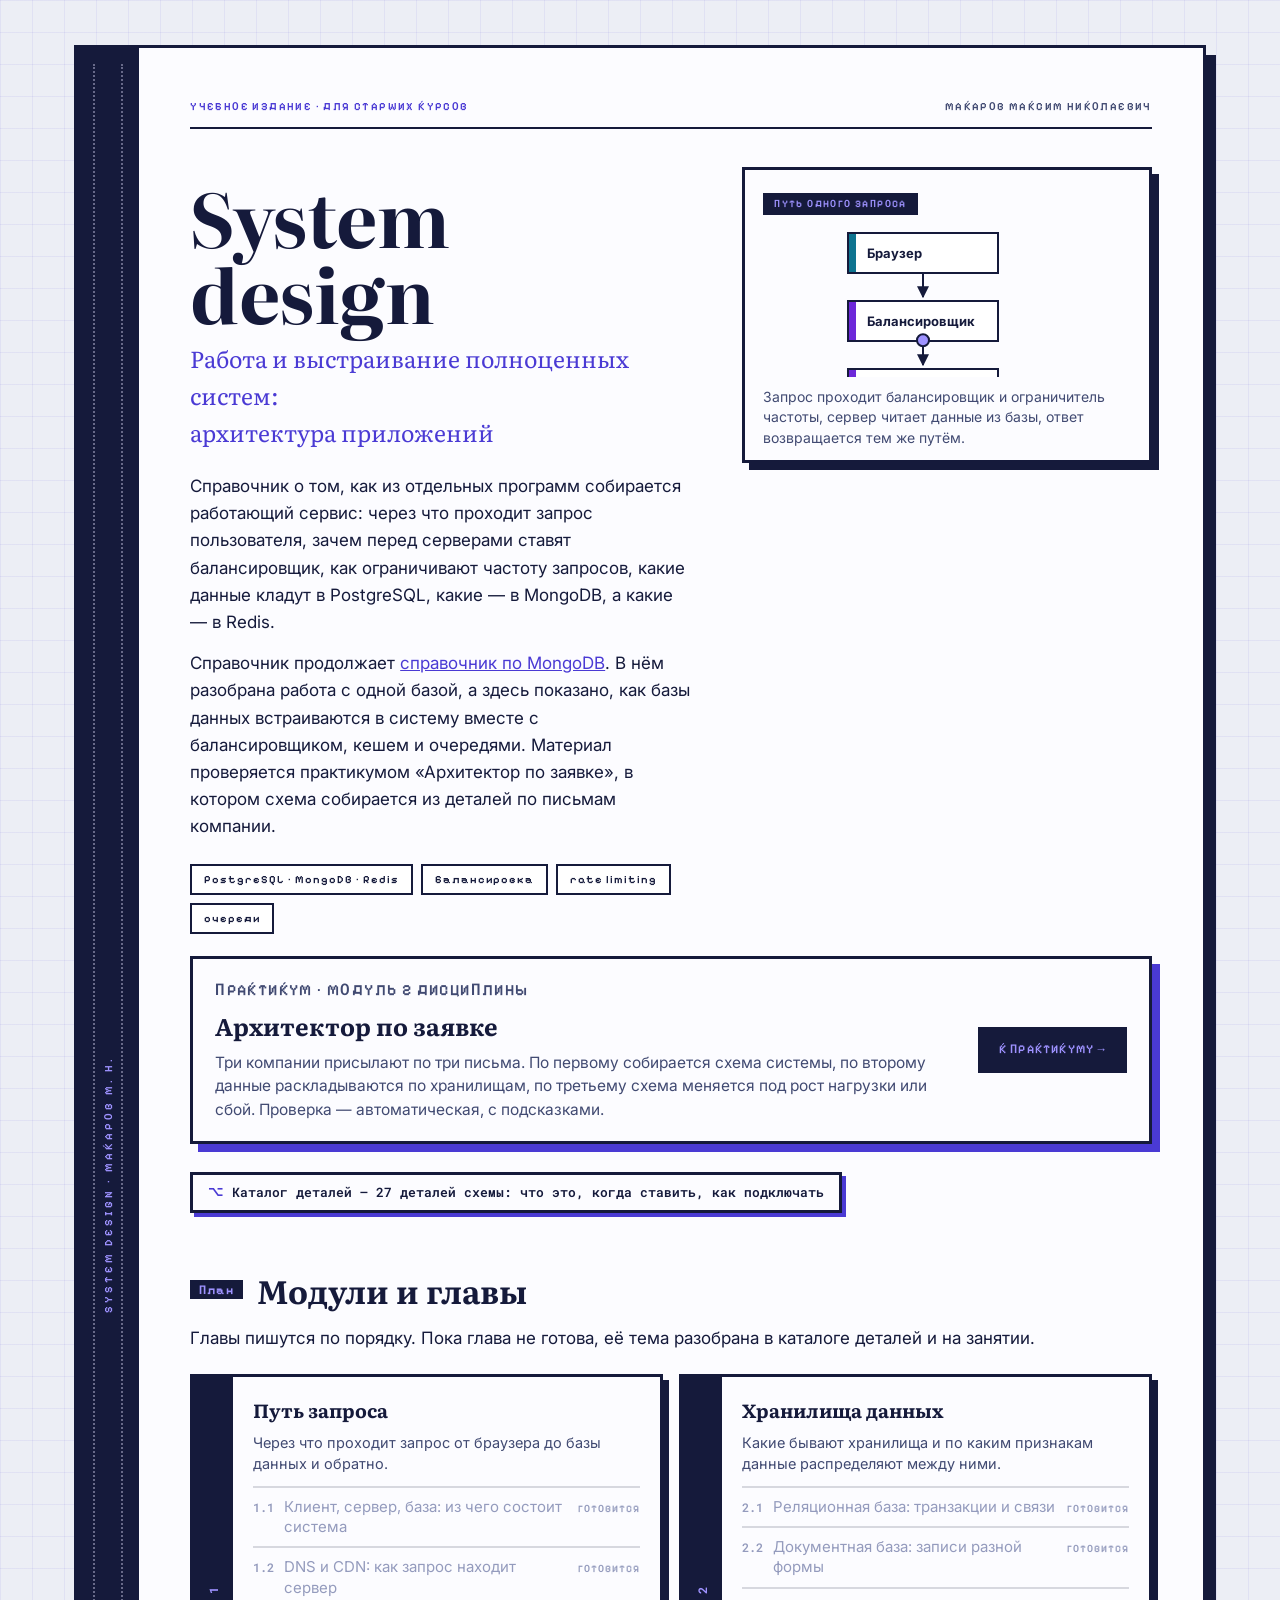
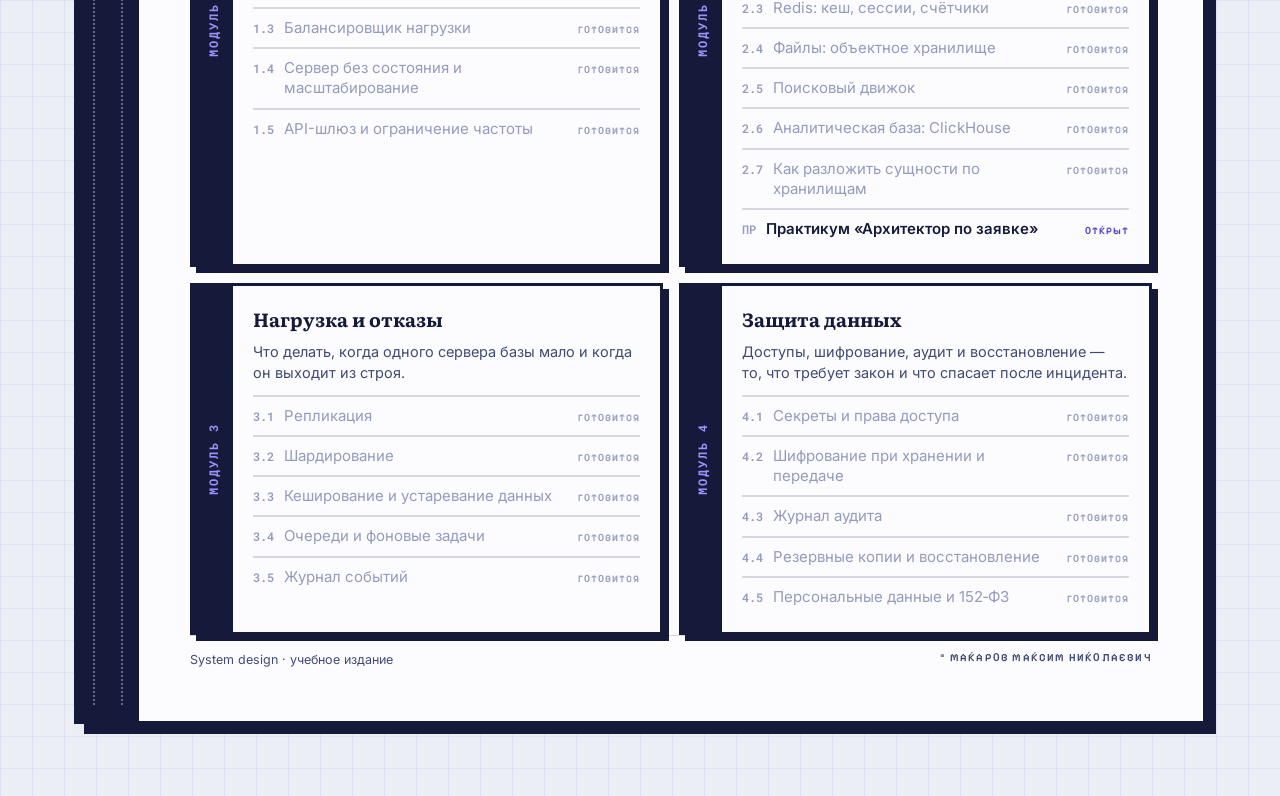
==== index.html @ 303ba5f6 "System design: обложка, каталог деталей, практикум «Архитектор по заявке» с конструктором схем и тре" ====
<!doctype html>
<html lang="ru">
<head>
  <meta charset="utf-8">
  <meta name="viewport" content="width=device-width, initial-scale=1">
  <meta name="theme-color" content="#ECEEF5">
  <title>System design · Архитектура приложений · Макаров Максим Николаевич</title>
  <link rel="preconnect" href="https://fonts.googleapis.com">
  <link rel="preconnect" href="https://fonts.gstatic.com" crossorigin>
  <link href="https://fonts.googleapis.com/css2?family=Inter:wght@400;500;600;700;800&family=Literata:ital,opsz,wght@0,7..72,600;0,7..72,700;1,7..72,400&family=Pixelify+Sans:wght@500;600;700&family=Roboto+Mono:wght@400;500;700&display=swap" rel="stylesheet">
  <link rel="stylesheet" href="styles.css">
  <style>
    .cover { display: grid; grid-template-columns: minmax(0, 1.1fr) minmax(260px, .9fr); gap: clamp(24px, 4vw, 56px); align-items: start; }
    .cover h1 { margin: 12px 0 10px; font-family: var(--display); font-size: clamp(38px, 5.8vw, 76px); line-height: 1.02; letter-spacing: -.5px; }
    .cover__sub { margin: 0 0 22px; font-family: var(--display); font-size: clamp(17px, 1.8vw, 25px); color: var(--leaf); }
    .cover__meta { display: flex; flex-wrap: wrap; gap: 8px; margin: 24px 0 0; }
    .cover__meta span { padding: 8px 12px; border: 2px solid var(--ink); background: #fff; font: 600 11px/1 var(--pixel); letter-spacing: 1px; }

    /* Путь запроса на обложке: точка проходит узлы по порядку. */
    .route { padding: 18px 18px 12px; border: 3px solid var(--ink); background: var(--page); box-shadow: 7px 7px 0 var(--ink); }
    .route__tag { display: inline-block; margin: 0 0 12px; padding: 6px 11px; background: var(--ink); color: var(--leaf-bright); font: 600 10px/1 var(--pixel); letter-spacing: 1.4px; text-transform: uppercase; }
    .route svg { display: block; width: 100%; height: auto; }
    .route p { margin: 10px 0 0; font-size: 14px; line-height: 1.45; color: var(--ink-soft); }

    .modules { display: grid; grid-template-columns: repeat(auto-fill, minmax(min(330px, 100%), 1fr)); gap: 16px; margin-top: 22px; }
    .module { display: grid; grid-template-columns: 40px minmax(0, 1fr); border: 3px solid var(--ink); background: var(--page); box-shadow: 6px 6px 0 var(--ink); }
    .module__spine { background: var(--ink); color: var(--leaf-bright); display: flex; align-items: center; justify-content: center; }
    .module__spine b { writing-mode: vertical-rl; transform: rotate(180deg); font: 700 12px/1 var(--mono); letter-spacing: 2px; }
    .module__body { padding: 18px 20px 16px; }
    .module h3 { margin: 0 0 6px; font-family: var(--display); font-size: 19px; }
    .module > .module__body > p { margin: 0 0 12px; font-size: 14.5px; line-height: 1.45; color: var(--ink-soft); }
    .toc { margin: 0; padding: 0; list-style: none; border-top: 2px solid var(--rule); }
    .toc li { margin: 0; border-bottom: 2px solid var(--rule); }
    .toc li:last-child { border-bottom: 0; }
    .toc a, .toc s { display: flex; align-items: baseline; gap: 10px; padding: 9px 0; text-decoration: none; font-size: 15px; }
    .toc a { color: var(--ink); font-weight: 600; }
    .toc a:hover { color: var(--leaf); }
    .toc s { color: var(--ink-faint); }
    .toc a > span, .toc s > span { flex: 1 1 auto; min-width: 0; line-height: 1.35; }
    .toc b { flex: 0 0 auto; font: 600 12px/1.4 var(--mono); color: var(--ink-faint); }
    .toc em { flex: 0 0 auto; margin-left: auto; font: 600 10px/1 var(--pixel); letter-spacing: 1px; text-transform: uppercase; font-style: normal; color: var(--leaf); }
    .toc s em { color: var(--ink-faint); }

    .feature { display: grid; grid-template-columns: minmax(0, 1fr) auto; gap: 18px; align-items: center; margin: 22px 0; padding: 20px 22px; border: 3px solid var(--ink); background: var(--page); box-shadow: 8px 8px 0 var(--leaf); }
    .feature h3 { margin: 4px 0 6px; font-size: 24px; }
    .feature p { margin: 0; font-size: 15.5px; line-height: 1.5; color: var(--ink-soft); }
    .feature a.go { padding: 12px 18px; border: 3px solid var(--ink); background: var(--ink); color: var(--leaf-bright); text-decoration: none; white-space: nowrap; font: 600 12px/1.3 var(--pixel); letter-spacing: 1.2px; text-transform: uppercase; }
    .feature a.go:hover { background: var(--leaf); color: #fff; }
    @media (max-width: 900px) { .cover, .feature { grid-template-columns: 1fr; } }
  </style>
</head>
<body>
  <div class="book">
    <div class="book__body">
      <div class="spine"><span>System design · Макаров М. Н.</span></div>

      <main class="leaf">
        <div class="running">
          <p class="eyebrow">Учебное издание · для старших курсов</p>
          <p class="running__folio">Макаров Максим Николаевич</p>
        </div>

        <section class="cover">
          <div>
            <h1>System design</h1>
            <p class="cover__sub">Работа и выстраивание полноценных систем:<br>архитектура приложений</p>
            <p>Справочник о том, как из отдельных программ собирается работающий сервис: через что проходит запрос пользователя, зачем перед серверами ставят балансировщик, как ограничивают частоту запросов, какие данные кладут в PostgreSQL, какие — в MongoDB, а какие — в Redis.</p>
            <p>Справочник продолжает <a href="https://maximbytecamp.github.io/mongodb_theory_makarov/">справочник по MongoDB</a>. В нём разобрана работа с одной базой, а здесь показано, как базы данных встраиваются в систему вместе с балансировщиком, кешем и очередями. Материал проверяется практикумом «Архитектор по заявке», в котором схема собирается из деталей по письмам компании.</p>
            <div class="cover__meta">
              <span>PostgreSQL · MongoDB · Redis</span><span>балансировка</span><span>rate limiting</span><span>очереди</span>
            </div>
          </div>

          <aside class="route" aria-label="Путь запроса через систему">
            <span class="route__tag">Путь одного запроса</span>
            <svg viewBox="0 0 320 300" role="img" aria-label="Клиент, балансировщик, ограничитель частоты, сервер приложения, Redis и PostgreSQL">
              <defs><marker id="ar" viewBox="0 0 10 10" refX="9" refY="5" markerWidth="6" markerHeight="6" orient="auto"><path d="M0,0 L10,5 L0,10 z" fill="#151A3B"/></marker></defs>
              <g fill="none" stroke="#151A3B" stroke-width="2" marker-end="url(#ar)">
                <path d="M160,46 L160,70"/><path d="M160,114 L160,138"/><path d="M160,182 L160,206"/>
                <path d="M130,250 C110,262 90,262 82,268"/><path d="M190,250 C210,262 230,262 238,268"/>
              </g>
              <g font-family="Inter, Arial, sans-serif" font-size="13" font-weight="700" fill="#151A3B">
                <rect x="85" y="6" width="150" height="40" fill="#fff" stroke="#151A3B" stroke-width="2"/><rect x="86" y="7" width="7" height="38" fill="#0E7490"/><text x="104" y="31">Браузер</text>
                <rect x="85" y="74" width="150" height="40" fill="#fff" stroke="#151A3B" stroke-width="2"/><rect x="86" y="75" width="7" height="38" fill="#6D28D9"/><text x="104" y="99">Балансировщик</text>
                <rect x="85" y="142" width="150" height="40" fill="#fff" stroke="#151A3B" stroke-width="2"/><rect x="86" y="143" width="7" height="38" fill="#6D28D9"/><text x="104" y="167">Ограничитель</text>
                <rect x="85" y="210" width="150" height="40" fill="#fff" stroke="#151A3B" stroke-width="2"/><rect x="86" y="211" width="7" height="38" fill="#1D4ED8"/><text x="104" y="235">Сервер</text>
                <rect x="10" y="256" width="120" height="40" fill="#fff" stroke="#151A3B" stroke-width="2"/><rect x="11" y="257" width="7" height="38" fill="#047857"/><text x="28" y="281">Redis</text>
                <rect x="190" y="256" width="120" height="40" fill="#fff" stroke="#151A3B" stroke-width="2"/><rect x="191" y="257" width="7" height="38" fill="#047857"/><text x="208" y="281">PostgreSQL</text>
              </g>
              <circle r="6" fill="#9E92FF" stroke="#151A3B" stroke-width="2">
                <animateMotion dur="5s" repeatCount="indefinite" path="M160,26 L160,94 L160,162 L160,230 C200,250 230,262 250,276 C230,262 200,250 160,230 L160,162 L160,94 L160,26" keyTimes="0;0.15;0.3;0.45;0.55;0.65;0.8;0.9;1" keyPoints="0;0.15;0.3;0.45;0.5;0.55;0.7;0.85;1" calcMode="linear"/>
              </circle>
            </svg>
            <p>Запрос проходит балансировщик и ограничитель частоты, сервер читает данные из базы, ответ возвращается тем же путём.</p>
          </aside>
        </section>

        <section class="feature">
          <div>
            <p class="eyebrow">Практикум · модуль 2 дисциплины</p>
            <h3>Архитектор по заявке</h3>
            <p>Три компании присылают по три письма. По первому собирается схема системы, по второму данные раскладываются по хранилищам, по третьему схема меняется под рост нагрузки или сбой. Проверка — автоматическая, с подсказками.</p>
          </div>
          <a class="go" href="praktikum/index.html">К практикуму →</a>
        </section>
        <p><a class="repo" href="katalog/index.html">Каталог деталей — 27 деталей схемы: что это, когда ставить, как подключать</a></p>

        <h2><span class="sec">План</span>Модули и главы</h2>
        <p>Главы пишутся по порядку. Пока глава не готова, её тема разобрана в каталоге деталей и на занятии.</p>

        <div class="modules">
          <article class="module">
            <div class="module__spine"><b>МОДУЛЬ 1</b></div>
            <div class="module__body">
              <h3>Путь запроса</h3>
              <p>Через что проходит запрос от браузера до базы данных и обратно.</p>
              <ul class="toc">
                <li><s><b>1.1</b><span>Клиент, сервер, база: из чего состоит система</span><em>готовится</em></s></li>
                <li><s><b>1.2</b><span>DNS и CDN: как запрос находит сервер</span><em>готовится</em></s></li>
                <li><s><b>1.3</b><span>Балансировщик нагрузки</span><em>готовится</em></s></li>
                <li><s><b>1.4</b><span>Сервер без состояния и масштабирование</span><em>готовится</em></s></li>
                <li><s><b>1.5</b><span>API-шлюз и ограничение частоты</span><em>готовится</em></s></li>
              </ul>
            </div>
          </article>

          <article class="module">
            <div class="module__spine"><b>МОДУЛЬ 2</b></div>
            <div class="module__body">
              <h3>Хранилища данных</h3>
              <p>Какие бывают хранилища и по каким признакам данные распределяют между ними.</p>
              <ul class="toc">
                <li><s><b>2.1</b><span>Реляционная база: транзакции и связи</span><em>готовится</em></s></li>
                <li><s><b>2.2</b><span>Документная база: записи разной формы</span><em>готовится</em></s></li>
                <li><s><b>2.3</b><span>Redis: кеш, сессии, счётчики</span><em>готовится</em></s></li>
                <li><s><b>2.4</b><span>Файлы: объектное хранилище</span><em>готовится</em></s></li>
                <li><s><b>2.5</b><span>Поисковый движок</span><em>готовится</em></s></li>
                <li><s><b>2.6</b><span>Аналитическая база: ClickHouse</span><em>готовится</em></s></li>
                <li><s><b>2.7</b><span>Как разложить сущности по хранилищам</span><em>готовится</em></s></li>
                <li><a href="praktikum/index.html"><b>ПР</b><span>Практикум «Архитектор по заявке»</span><em>открыт</em></a></li>
              </ul>
            </div>
          </article>

          <article class="module">
            <div class="module__spine"><b>МОДУЛЬ 3</b></div>
            <div class="module__body">
              <h3>Нагрузка и отказы</h3>
              <p>Что делать, когда одного сервера базы мало и когда он выходит из строя.</p>
              <ul class="toc">
                <li><s><b>3.1</b><span>Репликация</span><em>готовится</em></s></li>
                <li><s><b>3.2</b><span>Шардирование</span><em>готовится</em></s></li>
                <li><s><b>3.3</b><span>Кеширование и устаревание данных</span><em>готовится</em></s></li>
                <li><s><b>3.4</b><span>Очереди и фоновые задачи</span><em>готовится</em></s></li>
                <li><s><b>3.5</b><span>Журнал событий</span><em>готовится</em></s></li>
              </ul>
            </div>
          </article>

          <article class="module">
            <div class="module__spine"><b>МОДУЛЬ 4</b></div>
            <div class="module__body">
              <h3>Защита данных</h3>
              <p>Доступы, шифрование, аудит и восстановление — то, что требует закон и что спасает после инцидента.</p>
              <ul class="toc">
                <li><s><b>4.1</b><span>Секреты и права доступа</span><em>готовится</em></s></li>
                <li><s><b>4.2</b><span>Шифрование при хранении и передаче</span><em>готовится</em></s></li>
                <li><s><b>4.3</b><span>Журнал аудита</span><em>готовится</em></s></li>
                <li><s><b>4.4</b><span>Резервные копии и восстановление</span><em>готовится</em></s></li>
                <li><s><b>4.5</b><span>Персональные данные и 152‑ФЗ</span><em>готовится</em></s></li>
              </ul>
            </div>
          </article>
        </div>

        <div class="colophon">
          <span>System design · учебное издание</span>
          <span class="author-line">© Макаров Максим Николаевич</span>
        </div>
      </main>
    </div>
  </div>
</body>
</html>
---- styles.css ----
/* System design — типографика, книжная вёрстка и наглядные блоки.
   Каркас общий со справочником по MongoDB, палитра своя: чертёжная синька.
   Автор: Макаров Максим Николаевич

   Файл разделён на части:
     1. переменные и основа        4. блоки данных (документ, коллекция)
     2. книга: корешок и страница  5. конвейер агрегации и анимации
     3. типографика главы          6. кадры Compass, практики, служебное      */

/* ── 1. Переменные и основа ──────────────────────────────────── */
:root {
  --ink: #151A3B;
  --ink-soft: #414A72;
  --ink-faint: #949BBD;
  --leaf: #4A3AD4;
  --leaf-bright: #9E92FF;
  --leaf-pale: #E4E1FF;
  --clay: #B8461B;
  --clay-pale: #F8E1D6;
  --violet: #8A2A7A;
  --paper: #ECEEF5;
  --page: #FCFCFF;
  --rule: rgba(21, 26, 59, .16);
  --pixel: "Pixelify Sans", "Roboto Mono", monospace;
  --body: Inter, system-ui, -apple-system, sans-serif;
  --display: Literata, "PT Serif", Georgia, "Times New Roman", serif;
  --mono: "Roboto Mono", "SFMono-Regular", Consolas, monospace;
}

* { box-sizing: border-box; }

body {
  margin: 0;
  background: var(--paper);
  color: var(--ink);
  font-family: var(--body);
  font-size: 17px;
  line-height: 1.6;
  /* Фон-«миллиметровка»: намёк на разлинованную тетрадь, а не на экран. */
  background-image:
    linear-gradient(rgba(74, 58, 212, .07) 1px, transparent 1px),
    linear-gradient(90deg, rgba(74, 58, 212, .07) 1px, transparent 1px);
  background-size: 32px 32px;
  -webkit-font-smoothing: antialiased;
}

a { color: var(--leaf); }
a:hover { color: var(--ink); }
code, kbd, samp { font-family: var(--mono); }
:target { scroll-margin-top: 24px; }

.eyebrow {
  margin: 0;
  font: 600 11px/1.4 var(--pixel);
  letter-spacing: 1.4px;
  text-transform: uppercase;
  color: var(--leaf);
}
.author-line {
  font: 600 11px/1.5 var(--pixel);
  letter-spacing: 1.2px;
  text-transform: uppercase;
  color: var(--ink-soft);
}

/* ── 2. Книга: корешок и блок страниц ────────────────────────── */
.book { max-width: 1180px; margin: 0 auto; padding: 5vh 24px 8vh; }
.book__body {
  display: grid;
  grid-template-columns: 62px minmax(0, 1fr);
  border: 3px solid var(--ink);
  box-shadow: 10px 10px 0 var(--ink);
  background: var(--page);
}

.spine {
  position: relative;
  background: var(--ink);
  color: var(--leaf-pale);
  display: flex; align-items: center; justify-content: center;
  padding: 22px 0;
  overflow: hidden;
}
.spine span {
  writing-mode: vertical-rl;
  transform: rotate(180deg);
  font: 600 11px/1 var(--pixel);
  letter-spacing: 3px;
  text-transform: uppercase;
  white-space: nowrap;
  color: var(--leaf-bright);
}
/* Прошивка корешка — две пунктирные линии. */
.spine::before, .spine::after {
  content: "";
  position: absolute; top: 16px; bottom: 16px;
  border-left: 2px dotted rgba(228, 225, 255, .4);
}
.spine::before { left: 16px; }
.spine::after { right: 16px; }

.leaf { padding: clamp(28px, 4vw, 64px); min-width: 0; }

.running {
  display: flex; justify-content: space-between; align-items: baseline; gap: 16px;
  padding-bottom: 12px;
  border-bottom: 2px solid var(--ink);
  margin-bottom: clamp(24px, 3vw, 44px);
}
.running__folio { margin: 0; font: 600 11px/1.4 var(--pixel); letter-spacing: 1.4px; text-transform: uppercase; color: var(--ink-soft); }

/* ── 3. Типографика главы ────────────────────────────────────── */
.chapter-head { margin-bottom: 34px; }
.chapter-num {
  display: inline-block;
  padding: 5px 12px 4px;
  background: var(--ink); color: var(--leaf-bright);
  font: 700 13px/1 var(--pixel); letter-spacing: 2px;
}
.chapter-head h1 {
  margin: 14px 0 12px;
  font-family: var(--display);
  font-size: clamp(34px, 5vw, 58px);
  line-height: 1.04;
  font-weight: 700;
  letter-spacing: -.5px;
}
.lead { margin: 0 0 18px; font-size: clamp(18px, 1.5vw, 21px); line-height: 1.5; color: var(--ink-soft); }

.quote {
  margin: 0; padding: 14px 20px;
  border-left: 6px solid var(--leaf);
  background: var(--leaf-pale);
}
.quote p { margin: 0; font-family: var(--display); font-size: 18px; font-style: italic; }

h2 {
  display: flex; align-items: center; gap: 14px;
  margin: 52px 0 16px;
  font-family: var(--display); font-size: clamp(24px, 2.6vw, 32px); line-height: 1.2;
}
h2 .sec {
  flex: 0 0 auto;
  padding: 4px 9px 3px;
  background: var(--ink); color: var(--leaf-bright);
  font: 700 12px/1 var(--pixel); letter-spacing: 1px;
}
h3 { margin: 32px 0 10px; font-family: var(--display); font-size: 21px; }
p { margin: 0 0 14px; }
ul, ol { margin: 0 0 16px; padding-left: 22px; }
li { margin-bottom: 7px; }

.term { font-weight: 700; border-bottom: 2px solid var(--leaf-bright); }
strong { font-weight: 700; }

/* Паспорт темы — таблица-шапка главы. */
.passport {
  display: grid; grid-template-columns: repeat(4, minmax(0, 1fr));
  margin: 0 0 30px;
  border: 3px solid var(--ink);
  box-shadow: 6px 6px 0 var(--ink);
  background: var(--page);
}
.passport > div { padding: 13px 15px; border-right: 2px solid var(--rule); }
.passport > div:last-child { border-right: 0; }
.passport dt { font: 600 10px/1.3 var(--pixel); letter-spacing: 1.2px; text-transform: uppercase; color: var(--leaf); margin-bottom: 5px; }
.passport dd { margin: 0; font-size: 15px; line-height: 1.4; }

.contents {
  margin: 0 0 34px; padding: 16px 20px;
  border: 2px dashed var(--ink);
}
.contents b { display: block; font: 600 10px/1.3 var(--pixel); letter-spacing: 1.3px; text-transform: uppercase; color: var(--leaf); margin-bottom: 9px; }
.contents ol { columns: 2; column-gap: 34px; margin: 0; padding-left: 20px; font-size: 15px; }
.contents li { margin-bottom: 4px; break-inside: avoid; }
.contents a { color: var(--ink); text-decoration: none; border-bottom: 1px solid transparent; }
.contents a:hover { border-bottom-color: var(--leaf); }

/* Код и вывод. */
figure.code { margin: 20px 0; border: 3px solid var(--ink); box-shadow: 6px 6px 0 var(--ink); background: var(--page); overflow: hidden; }
figure.code figcaption {
  display: flex; justify-content: space-between; gap: 12px;
  padding: 8px 14px;
  background: var(--ink); color: var(--leaf-pale);
  font: 600 10.5px/1.4 var(--pixel); letter-spacing: 1.1px; text-transform: uppercase;
}
figure.code pre { margin: 0; padding: 15px 18px; overflow-x: auto; font: 400 14px/1.65 var(--mono); }
figure.code--out pre { background: #151A3B; color: #E4E1FF; }
figure.code--out figcaption { background: var(--ink-soft); }

/* Кнопка копирования: подставляется скриптом в подпись блока кода.
   Блок с data-copy отдаёт в буфер не показанный текст, а строку из атрибута —
   так многострочная команда копируется одной строкой и не рвётся при вставке. */
.copy {
  flex: 0 0 auto; margin: -8px -14px -8px 0; padding: 8px 13px;
  border: 0; border-left: 2px solid rgba(215, 242, 228, .25);
  background: transparent; color: var(--leaf-bright); cursor: pointer;
  font: 600 10.5px/1.4 var(--pixel); letter-spacing: 1.1px; text-transform: uppercase;
}
.copy:hover { background: rgba(215, 242, 228, .12); }
.copy:focus-visible { outline: 2px solid var(--leaf-bright); outline-offset: -3px; }
.copy[data-state="done"] { color: #fff; background: var(--leaf); }
.copy[data-state="fail"] { color: #F0A882; }
figure.code--out .copy { border-left-color: rgba(215, 242, 228, .3); }
@media print { .copy { display: none; } }
.c { color: var(--ink-faint); }             /* комментарий  */
.k { color: var(--violet); font-weight: 700; }  /* ключевое слово */
.s { color: var(--clay); }                  /* строка       */
.n { color: var(--leaf); font-weight: 700; }/* число        */
.f { color: var(--ink); font-weight: 700; } /* функция      */
.o { color: var(--leaf); font-weight: 700; }/* оператор $   */
.fld { color: var(--violet); }              /* имя поля     */

.table-scroll { overflow-x: auto; margin: 18px 0; border: 3px solid var(--ink); box-shadow: 6px 6px 0 var(--ink); }
table { width: 100%; border-collapse: collapse; background: var(--page); font-size: 15px; }
th, td { padding: 9px 13px; text-align: left; vertical-align: top; border-bottom: 1px solid var(--rule); }
th { background: var(--leaf-pale); font: 600 11px/1.4 var(--pixel); letter-spacing: 1px; text-transform: uppercase; }
tbody tr:last-child td { border-bottom: 0; }
td code { font-size: 13.5px; }
.errors-table td:first-child { white-space: nowrap; }

.margin-note {
  margin: 20px 0; padding: 13px 17px;
  border-left: 6px solid var(--leaf);
  background: var(--leaf-pale);
  font-size: 15.5px;
}
.margin-note > b { display: block; font: 600 10.5px/1.3 var(--pixel); letter-spacing: 1.2px; text-transform: uppercase; margin-bottom: 6px; }
.margin-note p { margin: 0; }
.margin-note--warn { border-left-color: var(--clay); background: var(--clay-pale); }
.margin-note--warn b { color: var(--clay); }

details {
  margin: 0 0 10px; padding: 11px 16px;
  border: 2px solid var(--ink); background: var(--page);
}
summary { cursor: pointer; font-weight: 600; }
details[open] summary { margin-bottom: 9px; padding-bottom: 8px; border-bottom: 1px solid var(--rule); }
details p:last-child, details ul:last-child { margin-bottom: 0; }

.cheat { display: grid; grid-template-columns: repeat(auto-fit, minmax(230px, 1fr)); gap: 14px; margin: 20px 0; }
.cheat > div { padding: 13px 15px; border: 3px solid var(--ink); box-shadow: 5px 5px 0 var(--ink); background: var(--page); }
.cheat > div > b { display: block; font: 600 10.5px/1.3 var(--pixel); letter-spacing: 1.1px; text-transform: uppercase; color: var(--leaf); margin-bottom: 8px; }
.cheat > div > code { display: block; margin-bottom: 4px; font-size: 13px; white-space: pre-wrap; word-break: break-word; }

.pager { display: flex; justify-content: space-between; gap: 16px; flex-wrap: wrap; margin: 46px 0 22px; padding-top: 18px; border-top: 2px solid var(--ink); }
.pager a { font-weight: 600; text-decoration: none; }
.pager a:hover { text-decoration: underline; }

.colophon { display: flex; justify-content: space-between; gap: 16px; flex-wrap: wrap; padding-top: 14px; border-top: 1px solid var(--rule); font-size: 12.5px; color: var(--ink-soft); }

/* ── 4. Блоки данных: документ, коллекция, поля ──────────────── */
/* Карточка документа BSON: подписанная «бумажка», а не кусок кода. */
.doc {
  border: 3px solid var(--ink); box-shadow: 6px 6px 0 var(--ink);
  background: var(--page); margin: 18px 0; overflow: hidden;
}
.doc__bar {
  display: flex; justify-content: space-between; gap: 12px; align-items: center;
  padding: 7px 13px; background: var(--ink); color: var(--leaf-pale);
  font: 600 10.5px/1.4 var(--pixel); letter-spacing: 1.1px; text-transform: uppercase;
}
.doc__body { padding: 13px 16px; font: 400 14px/1.75 var(--mono); overflow-x: auto; }
.doc__body .fld { color: var(--violet); }
.doc__body .type {
  display: inline-block; margin-left: 8px; padding: 0 6px;
  border: 1px solid var(--ink-faint); border-radius: 9px;
  font: 600 10px/1.6 var(--pixel); letter-spacing: .6px; text-transform: uppercase; color: var(--ink-soft);
}
.doc--hit { box-shadow: 6px 6px 0 var(--leaf); border-color: var(--leaf); }
.doc--miss { opacity: .5; }

/* Сетка документов = коллекция. */
.collection { display: grid; grid-template-columns: repeat(auto-fit, minmax(240px, 1fr)); gap: 14px; margin: 20px 0; }
.collection .doc { margin: 0; }

/* Два способа записать один запрос: оболочка и Python. */
.duo { display: grid; grid-template-columns: repeat(auto-fit, minmax(280px, 1fr)); gap: 16px; margin: 20px 0; }
.duo figure.code { margin: 0; }

/* Поясняющая раскладка «оператор → что делает → сколько нашёл». */
.ops { display: grid; gap: 10px; margin: 20px 0; }
.ops > div {
  display: grid; grid-template-columns: 128px minmax(0, 1fr) auto; gap: 14px; align-items: center;
  padding: 10px 14px; border: 2px solid var(--ink); background: var(--page);
}
.ops b { font: 700 14px/1 var(--mono); color: var(--leaf); }
.ops span { font-size: 15px; }
.ops i {
  font-style: normal; padding: 3px 10px; background: var(--ink); color: var(--leaf-bright);
  font: 600 11px/1.5 var(--pixel); letter-spacing: 1px; white-space: nowrap;
}

/* Числовой акцент — результат прогона. */
.stat { display: flex; flex-wrap: wrap; gap: 12px; margin: 20px 0; }
.stat > span { flex: 1 1 150px; padding: 12px 15px; border: 3px solid var(--ink); box-shadow: 5px 5px 0 var(--leaf); background: var(--page); }
.stat strong { display: block; font-family: var(--display); font-size: 30px; line-height: 1; margin-bottom: 5px; }
.stat em { font-style: normal; font-size: 13.5px; color: var(--ink-soft); }

/* ── 5. Конвейер агрегации и анимации ────────────────────────── */
.pipeline { display: flex; flex-wrap: wrap; align-items: stretch; gap: 0; margin: 22px 0; }
.pipeline__stage {
  flex: 1 1 150px; min-width: 0;
  padding: 12px 14px;
  border: 3px solid var(--ink); border-right-width: 0;
  background: var(--page);
}
.pipeline__stage:last-child { border-right-width: 3px; }
.pipeline__stage b { display: block; font: 700 14px/1.3 var(--mono); color: var(--leaf); margin-bottom: 5px; }
.pipeline__stage span { display: block; font-size: 13.5px; color: var(--ink-soft); line-height: 1.4; }
.pipeline__stage em { display: block; margin-top: 7px; font-style: normal; font: 600 10.5px/1.4 var(--pixel); letter-spacing: 1px; text-transform: uppercase; color: var(--ink); }
.pipeline__stage.is-lit { background: var(--leaf-pale); }

/* Документы, «текущие» через конвейер. Движение — по кругу, бесконечно. */
.flow { position: relative; height: 46px; margin: -6px 0 22px; border: 2px dashed var(--rule); border-top: 0; overflow: hidden; }
.flow i {
  position: absolute; top: 13px; left: -26px;
  width: 20px; height: 20px;
  background: var(--leaf-bright); border: 2px solid var(--ink);
  animation: flow-move 6s linear infinite;
}
.flow i:nth-child(2) { animation-delay: 1.2s; background: var(--leaf-pale); }
.flow i:nth-child(3) { animation-delay: 2.4s; }
.flow i:nth-child(4) { animation-delay: 3.6s; background: var(--leaf-pale); }
.flow i:nth-child(5) { animation-delay: 4.8s; }
@keyframes flow-move {
  from { left: -26px; }
  to   { left: 102%; }
}

/* Фильтр: документы, которые прошли, и те, что отсеялись. */
.sieve { display: grid; grid-template-columns: repeat(auto-fit, minmax(120px, 1fr)); gap: 10px; margin: 20px 0; }
.sieve > span {
  padding: 10px 12px; border: 2px solid var(--ink); background: var(--page);
  font: 400 13px/1.5 var(--mono);
  transition: transform .25s ease, opacity .25s ease;
}
.sieve > span.pass { border-color: var(--leaf); box-shadow: 4px 4px 0 var(--leaf); }
.sieve > span.drop { opacity: .38; transform: translateY(6px); }
.sieve > span b { display: block; font: 600 10px/1.4 var(--pixel); letter-spacing: 1px; text-transform: uppercase; margin-bottom: 4px; }
.sieve > span.pass b { color: var(--leaf); }

/* Пульсация «сервер живой» — маленькая деталь на обложке. */
.pulse { display: inline-block; width: 9px; height: 9px; border-radius: 50%; background: var(--leaf-bright); animation: pulse 1.8s ease-in-out infinite; }
@keyframes pulse {
  0%, 100% { transform: scale(1); opacity: 1; }
  50% { transform: scale(1.55); opacity: .45; }
}

@media (prefers-reduced-motion: reduce) {
  .flow i, .pulse { animation: none; }
  .flow i { left: 40%; }
  * { scroll-behavior: auto; }
}

/* ── 5б. Переключатель языка драйвера ────────────────────────── */
/* Выбор хранится в localStorage и проставляется в <html data-lang>
   до отрисовки, поэтому блоки не мигают при загрузке. */
.langbar { display: flex; flex-wrap: wrap; align-items: center; gap: 6px; }
.langbar__label { margin-right: 4px; font: 600 10px/1.4 var(--pixel); letter-spacing: 1.2px; text-transform: uppercase; color: var(--ink-faint); }
.langbar button {
  padding: 5px 11px 4px;
  border: 2px solid var(--ink); background: var(--page); color: var(--ink-soft);
  font: 600 11px/1.3 var(--mono); letter-spacing: .3px; cursor: pointer;
}
.langbar button:hover { color: var(--ink); border-color: var(--leaf); }
.langbar button[aria-pressed="true"] {
  background: var(--ink); color: var(--leaf-bright);
  box-shadow: 3px 3px 0 var(--leaf);
}

/* Блоки кода, привязанные к языку: виден только выбранный.
   Правило намеренно ограничено .book — иначе оно накрывает сам <html data-lang>. */
.book [data-lang] { display: none; }
:root[data-lang="python"] .book [data-lang="python"],
:root[data-lang="cpp"] .book [data-lang="cpp"],
:root[data-lang="go"] .book [data-lang="go"],
:root[data-lang="ruby"] .book [data-lang="ruby"] { display: block; }
/* До запуска скрипта и без JS показываем Python. */
:root:not([data-lang]) .book [data-lang="python"] { display: block; }
/* Строчные вставки внутри абзаца остаются строчными, иначе текст рвётся на строки. */
:root[data-lang="python"] .book span[data-lang="python"],
:root[data-lang="cpp"] .book span[data-lang="cpp"],
:root[data-lang="go"] .book span[data-lang="go"],
:root[data-lang="ruby"] .book span[data-lang="ruby"],
:root:not([data-lang]) .book span[data-lang="python"] { display: inline; }

/* Строки в C++ и Go длиннее питоновских: чуть мельче кегль, чтобы
   в двухколоночной паре они помещались без горизонтальной прокрутки. */
:root[data-lang="cpp"] figure.code pre,
:root[data-lang="go"] figure.code pre { font-size: 13px; line-height: 1.6; }

/* Подпись языка в шапке блока кода. */
figure.code[data-lang] figcaption span:first-child { color: var(--leaf-bright); }

/* ── 6. Кадры Compass, практики, служебное ───────────────────── */
.shot { margin: 22px 0; border: 3px solid var(--ink); box-shadow: 6px 6px 0 var(--ink); background: var(--page); }
.shot img { display: block; width: 100%; height: auto; background: #fff; cursor: zoom-in; }
.shot figcaption { padding: 9px 14px; border-top: 2px solid var(--ink); font: 600 11px/1.5 var(--mono); color: var(--ink-soft); }

.lightbox { position: fixed; inset: 0; z-index: 90; display: none; place-items: center; padding: clamp(14px, 3vw, 42px); background: rgba(21, 26, 59, .92); cursor: zoom-out; }
.lightbox.is-open { display: grid; }
.lightbox figure { margin: 0; max-width: 100%; max-height: 100%; border: 3px solid var(--page); background: var(--page); }
.lightbox img { display: block; max-width: 100%; max-height: 86vh; width: auto; }
.lightbox figcaption { padding: 9px 14px; border-top: 2px solid var(--ink); font: 600 11px/1.5 var(--mono); color: var(--ink-soft); }
.lightbox__hint { position: absolute; bottom: 16px; left: 50%; transform: translateX(-50%); color: var(--leaf-pale); font: 600 10px/1 var(--pixel); letter-spacing: 1.4px; text-transform: uppercase; }

/* Карточка практики и контрольной точки. */
.work {
  margin: 26px 0; border: 3px solid var(--ink); box-shadow: 8px 8px 0 var(--leaf); background: var(--page);
}
.work__head { display: flex; flex-wrap: wrap; justify-content: space-between; gap: 10px; padding: 11px 16px; background: var(--ink); color: var(--leaf-pale); font: 600 11px/1.4 var(--pixel); letter-spacing: 1.3px; text-transform: uppercase; }
.work__body { padding: 16px 18px; }
.work__body h3:first-child { margin-top: 0; }
.work--check { box-shadow: 8px 8px 0 var(--clay); }
.work--check .work__head { background: var(--clay); }

.repo {
  display: inline-flex; align-items: center; gap: 9px;
  margin: 6px 0; padding: 9px 15px;
  border: 3px solid var(--ink); box-shadow: 4px 4px 0 var(--leaf);
  background: var(--page); color: var(--ink);
  font: 600 13px/1.3 var(--mono); text-decoration: none;
}
.repo:hover { box-shadow: 4px 4px 0 var(--ink); color: var(--ink); }
.repo::before { content: "⌥"; font-family: var(--pixel); color: var(--leaf); }

@media (max-width: 900px) {
  body { font-size: 16px; }
  .book { padding: 3vh 12px 6vh; }
  .book__body { grid-template-columns: 34px minmax(0, 1fr); box-shadow: 6px 6px 0 var(--ink); }
  .passport { grid-template-columns: 1fr 1fr; }
  .contents ol { columns: 1; }
  .ops > div { grid-template-columns: 1fr; gap: 6px; }
  .pipeline__stage { border-right-width: 3px; border-bottom-width: 0; }
  .pipeline__stage:last-child { border-bottom-width: 3px; }
}

@media print {
  body { background: #fff; }
  .book__body, .passport, .shot, figure.code, .table-scroll { box-shadow: none; }
  .lightbox { display: none !important; }
}

/* Пометка вендорского материала в шапке кейса читается на тёмном фоне. */
.case__head .vendor { margin-left: 0; border-color: var(--clay-pale); color: var(--clay-pale); }

/* ── Переключатель операционной системы ─────────────────────────
   Кнопки те же, что у языка. Блоки с data-os только прячутся: так правило
   не спорит с data-lang и не ломает строки таблиц. В data-os можно перечислить
   несколько систем через пробел: data-os="mac linux". */
.langbar + .langbar { padding-left: 12px; border-left: 2px solid var(--rule); }
:root[data-os="win"] .book [data-os]:not([data-os~="win"]),
:root[data-os="mac"] .book [data-os]:not([data-os~="mac"]),
:root[data-os="linux"] .book [data-os]:not([data-os~="linux"]),
:root:not([data-os]) .book [data-os]:not([data-os~="win"]) { display: none !important; }

/* Шапка с переключателями: название и номер главы — первой строкой,
   кнопки — второй. Иначе на узком экране номер главы уезжает за край. */
.running { flex-wrap: wrap; row-gap: 10px; }
.running .eyebrow { flex: 1 1 0; min-width: 0; }
.running__folio { order: 1; }
.running:has(.langbar)::after { content: ""; order: 2; flex-basis: 100%; height: 0; }
.running .langbar { order: 3; }

@media (max-width: 600px) {
  .langbar + .langbar { padding-left: 0; border-left: 0; }
}

/* Длинные адреса и имена в тексте переносятся, а не растягивают страницу. */
:not(pre) > code { overflow-wrap: break-word; }
@media (max-width: 480px) {
  .passport { grid-template-columns: 1fr; }
  .passport > div { border-right: 0; border-bottom: 2px solid var(--rule); }
  .passport > div:last-child { border-bottom: 0; }
}

/* ── Как запускать примеры главы ─────────────────────────────────── */
.runbox { margin: 0 0 28px; border: 3px solid var(--ink); background: var(--page); box-shadow: 6px 6px 0 var(--leaf); }
.runbox__head { margin: 0; padding: 8px 16px; background: var(--leaf-pale); border-bottom: 2px solid var(--ink); font: 600 10.5px/1.4 var(--pixel); letter-spacing: 1.2px; text-transform: uppercase; }
.runbox__row { display: grid; grid-template-columns: minmax(110px, 150px) minmax(0, 1fr); gap: 12px; padding: 9px 16px; border-bottom: 2px solid var(--rule); font-size: 14.5px; line-height: 1.55; }
.runbox__row:last-child { border-bottom: 0; }
.runbox__row > b { font: 600 10px/2 var(--pixel); letter-spacing: 1px; text-transform: uppercase; color: var(--ink-soft); }
.runbox code { overflow-wrap: anywhere; }
@media (max-width: 560px) { .runbox__row { grid-template-columns: 1fr; gap: 2px; } }

/* Длинные слова в заголовках переносятся по слогам, а не раздвигают страницу на узком экране. */
.leaf h1, .leaf h2, .leaf h3 { overflow-wrap: break-word; hyphens: auto; }

/* ── Место под кадр с учебного ПК ─────────────────────────────── */
.shot-todo { margin: 22px 0; padding: 18px 20px; border: 3px dashed var(--ink-soft); background: repeating-linear-gradient(135deg, var(--page), var(--page) 12px, var(--leaf-pale) 12px, var(--leaf-pale) 24px); }
.shot-todo b { display: block; margin-bottom: 6px; font: 600 10.5px/1.4 var(--pixel); letter-spacing: 1.2px; text-transform: uppercase; color: var(--ink-soft); }
.shot-todo p { margin: 0 0 6px; font-size: 14.5px; line-height: 1.5; }
.shot-todo p:last-child { margin-bottom: 0; }
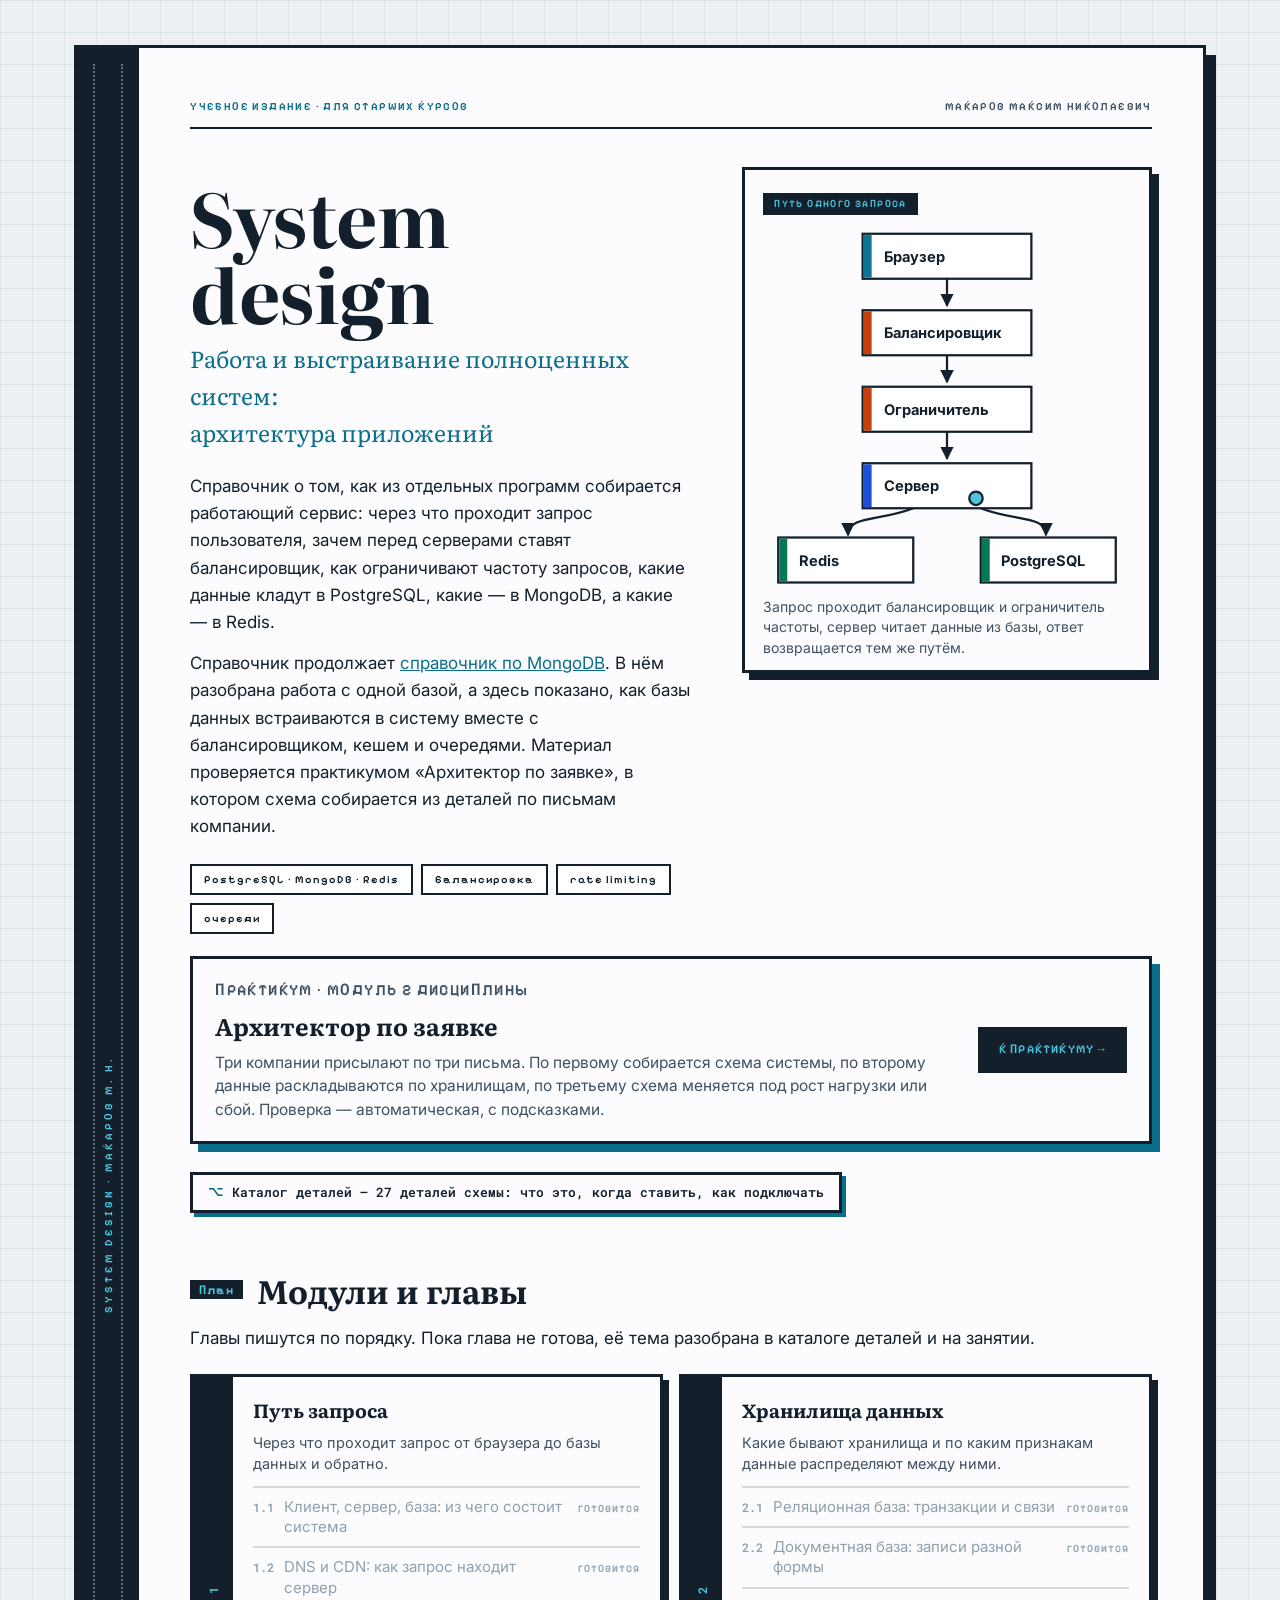
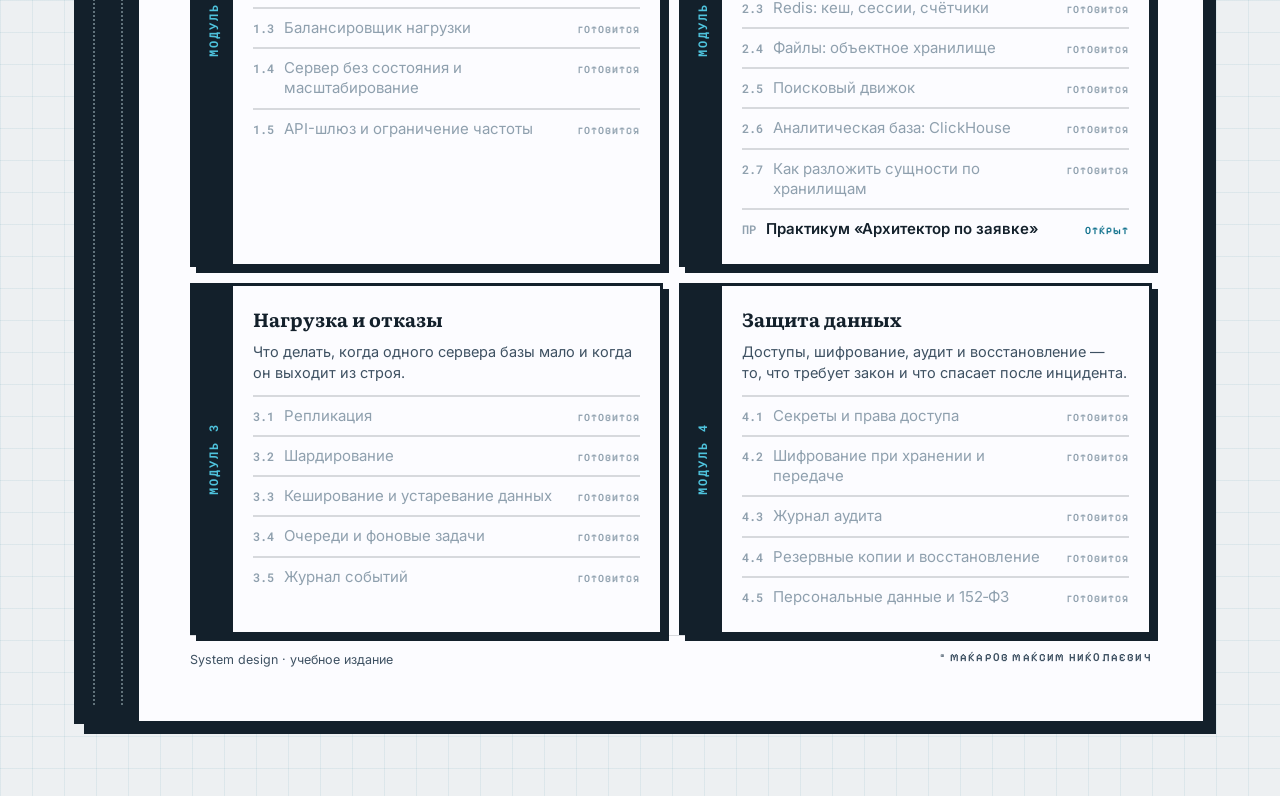
==== commit 94b15643: "Палитра без фиолетового, исправлена схема на обложке (неразрывные пробелы попали в viewBox)" ====
--- a/index.html
+++ b/index.html
@@ -3,7 +3,7 @@
 <head>
   <meta charset="utf-8">
   <meta name="viewport" content="width=device-width, initial-scale=1">
-  <meta name="theme-color" content="#ECEEF5">
+  <meta name="theme-color" content="#EDF0F2">
   <title>System design · Архитектура приложений · Макаров Максим Николаевич</title>
   <link rel="preconnect" href="https://fonts.googleapis.com">
   <link rel="preconnect" href="https://fonts.gstatic.com" crossorigin>
@@ -19,7 +19,7 @@
     /* Путь запроса на обложке: точка проходит узлы по порядку. */
     .route { padding: 18px 18px 12px; border: 3px solid var(--ink); background: var(--page); box-shadow: 7px 7px 0 var(--ink); }
     .route__tag { display: inline-block; margin: 0 0 12px; padding: 6px 11px; background: var(--ink); color: var(--leaf-bright); font: 600 10px/1 var(--pixel); letter-spacing: 1.4px; text-transform: uppercase; }
-    .route svg { display: block; width: 100%; height: auto; }
+    .route svg { display: block; width: 100%; max-width: 360px; height: auto; aspect-ratio: 320 / 320; margin: 0 auto; overflow: visible; }
     .route p { margin: 10px 0 0; font-size: 14px; line-height: 1.45; color: var(--ink-soft); }
 
     .modules { display: grid; grid-template-columns: repeat(auto-fill, minmax(min(330px, 100%), 1fr)); gap: 16px; margin-top: 22px; }
@@ -73,22 +73,22 @@
 
           <aside class="route" aria-label="Путь запроса через систему">
             <span class="route__tag">Путь одного запроса</span>
-            <svg viewBox="0 0 320 300" role="img" aria-label="Клиент, балансировщик, ограничитель частоты, сервер приложения, Redis и PostgreSQL">
-              <defs><marker id="ar" viewBox="0 0 10 10" refX="9" refY="5" markerWidth="6" markerHeight="6" orient="auto"><path d="M0,0 L10,5 L0,10 z" fill="#151A3B"/></marker></defs>
-              <g fill="none" stroke="#151A3B" stroke-width="2" marker-end="url(#ar)">
+            <svg viewBox="0 0 320 320" width="320" height="320" role="img" aria-label="Клиент, балансировщик, ограничитель частоты, сервер приложения, Redis и PostgreSQL">
+              <defs><marker id="ar" viewBox="0 0 10 10" refX="9" refY="5" markerWidth="6" markerHeight="6" orient="auto"><path d="M0,0 L10,5 L0,10 z" fill="#13202B"/></marker></defs>
+              <g fill="none" stroke="#13202B" stroke-width="2" marker-end="url(#ar)">
                 <path d="M160,46 L160,70"/><path d="M160,114 L160,138"/><path d="M160,182 L160,206"/>
-                <path d="M130,250 C110,262 90,262 82,268"/><path d="M190,250 C210,262 230,262 238,268"/>
+                <path d="M130,250 C100,262 72,256 72,274"/><path d="M190,250 C220,262 248,256 248,274"/>
               </g>
-              <g font-family="Inter, Arial, sans-serif" font-size="13" font-weight="700" fill="#151A3B">
-                <rect x="85" y="6" width="150" height="40" fill="#fff" stroke="#151A3B" stroke-width="2"/><rect x="86" y="7" width="7" height="38" fill="#0E7490"/><text x="104" y="31">Браузер</text>
-                <rect x="85" y="74" width="150" height="40" fill="#fff" stroke="#151A3B" stroke-width="2"/><rect x="86" y="75" width="7" height="38" fill="#6D28D9"/><text x="104" y="99">Балансировщик</text>
-                <rect x="85" y="142" width="150" height="40" fill="#fff" stroke="#151A3B" stroke-width="2"/><rect x="86" y="143" width="7" height="38" fill="#6D28D9"/><text x="104" y="167">Ограничитель</text>
-                <rect x="85" y="210" width="150" height="40" fill="#fff" stroke="#151A3B" stroke-width="2"/><rect x="86" y="211" width="7" height="38" fill="#1D4ED8"/><text x="104" y="235">Сервер</text>
-                <rect x="10" y="256" width="120" height="40" fill="#fff" stroke="#151A3B" stroke-width="2"/><rect x="11" y="257" width="7" height="38" fill="#047857"/><text x="28" y="281">Redis</text>
-                <rect x="190" y="256" width="120" height="40" fill="#fff" stroke="#151A3B" stroke-width="2"/><rect x="191" y="257" width="7" height="38" fill="#047857"/><text x="208" y="281">PostgreSQL</text>
+              <g font-family="Inter, Arial, sans-serif" font-size="13" font-weight="700" fill="#13202B">
+                <rect x="85" y="6" width="150" height="40" fill="#fff" stroke="#13202B" stroke-width="2"/><rect x="86" y="7" width="7" height="38" fill="#0E7490"/><text x="104" y="31">Браузер</text>
+                <rect x="85" y="74" width="150" height="40" fill="#fff" stroke="#13202B" stroke-width="2"/><rect x="86" y="75" width="7" height="38" fill="#C2410C"/><text x="104" y="99">Балансировщик</text>
+                <rect x="85" y="142" width="150" height="40" fill="#fff" stroke="#13202B" stroke-width="2"/><rect x="86" y="143" width="7" height="38" fill="#C2410C"/><text x="104" y="167">Ограничитель</text>
+                <rect x="85" y="210" width="150" height="40" fill="#fff" stroke="#13202B" stroke-width="2"/><rect x="86" y="211" width="7" height="38" fill="#1D4ED8"/><text x="104" y="235">Сервер</text>
+                <rect x="10" y="276" width="120" height="40" fill="#fff" stroke="#13202B" stroke-width="2"/><rect x="11" y="277" width="7" height="38" fill="#047857"/><text x="28" y="301">Redis</text>
+                <rect x="190" y="276" width="120" height="40" fill="#fff" stroke="#13202B" stroke-width="2"/><rect x="191" y="277" width="7" height="38" fill="#047857"/><text x="208" y="301">PostgreSQL</text>
               </g>
-              <circle r="6" fill="#9E92FF" stroke="#151A3B" stroke-width="2">
-                <animateMotion dur="5s" repeatCount="indefinite" path="M160,26 L160,94 L160,162 L160,230 C200,250 230,262 250,276 C230,262 200,250 160,230 L160,162 L160,94 L160,26" keyTimes="0;0.15;0.3;0.45;0.55;0.65;0.8;0.9;1" keyPoints="0;0.15;0.3;0.45;0.5;0.55;0.7;0.85;1" calcMode="linear"/>
+              <circle r="6" fill="#4FC3DD" stroke="#13202B" stroke-width="2">
+                <animateMotion dur="5s" repeatCount="indefinite" path="M160,26 L160,94 L160,162 L160,230 C200,250 248,256 248,290 C248,256 200,250 160,230 L160,162 L160,94 L160,26" keyTimes="0;0.15;0.3;0.45;0.55;0.65;0.8;0.9;1" keyPoints="0;0.15;0.3;0.45;0.5;0.55;0.7;0.85;1" calcMode="linear"/>
               </circle>
             </svg>
             <p>Запрос проходит балансировщик и ограничитель частоты, сервер читает данные из базы, ответ возвращается тем же путём.</p>
--- a/styles.css
+++ b/styles.css
@@ -1,5 +1,5 @@
 /* System design — типографика, книжная вёрстка и наглядные блоки.
-   Каркас общий со справочником по MongoDB, палитра своя: чертёжная синька.
+   Каркас общий со справочником по MongoDB, палитра своя: тёмный графит и бирюзовый чертёжный цвет.
    Автор: Макаров Максим Николаевич
 
    Файл разделён на части:
@@ -9,18 +9,18 @@
 
 /* ── 1. Переменные и основа ──────────────────────────────────── */
 :root {
-  --ink: #151A3B;
-  --ink-soft: #414A72;
-  --ink-faint: #949BBD;
-  --leaf: #4A3AD4;
-  --leaf-bright: #9E92FF;
-  --leaf-pale: #E4E1FF;
+  --ink: #13202B;
+  --ink-soft: #3E5162;
+  --ink-faint: #8FA0AE;
+  --leaf: #0B6E8A;
+  --leaf-bright: #4FC3DD;
+  --leaf-pale: #D6EEF3;
   --clay: #B8461B;
   --clay-pale: #F8E1D6;
-  --violet: #8A2A7A;
-  --paper: #ECEEF5;
+  --violet: #9A3412;
+  --paper: #EDF0F2;
   --page: #FCFCFF;
-  --rule: rgba(21, 26, 59, .16);
+  --rule: rgba(19, 32, 43, .16);
   --pixel: "Pixelify Sans", "Roboto Mono", monospace;
   --body: Inter, system-ui, -apple-system, sans-serif;
   --display: Literata, "PT Serif", Georgia, "Times New Roman", serif;
@@ -38,8 +38,8 @@
   line-height: 1.6;
   /* Фон-«миллиметровка»: намёк на разлинованную тетрадь, а не на экран. */
   background-image:
-    linear-gradient(rgba(74, 58, 212, .07) 1px, transparent 1px),
-    linear-gradient(90deg, rgba(74, 58, 212, .07) 1px, transparent 1px);
+    linear-gradient(rgba(11, 110, 138, .07) 1px, transparent 1px),
+    linear-gradient(90deg, rgba(11, 110, 138, .07) 1px, transparent 1px);
   background-size: 32px 32px;
   -webkit-font-smoothing: antialiased;
 }
@@ -94,7 +94,7 @@
 .spine::before, .spine::after {
   content: "";
   position: absolute; top: 16px; bottom: 16px;
-  border-left: 2px dotted rgba(228, 225, 255, .4);
+  border-left: 2px dotted rgba(214, 238, 243, .4);
 }
 .spine::before { left: 16px; }
 .spine::after { right: 16px; }
@@ -185,7 +185,7 @@
   font: 600 10.5px/1.4 var(--pixel); letter-spacing: 1.1px; text-transform: uppercase;
 }
 figure.code pre { margin: 0; padding: 15px 18px; overflow-x: auto; font: 400 14px/1.65 var(--mono); }
-figure.code--out pre { background: #151A3B; color: #E4E1FF; }
+figure.code--out pre { background: #13202B; color: #D6EEF3; }
 figure.code--out figcaption { background: var(--ink-soft); }
 
 /* Кнопка копирования: подставляется скриптом в подпись блока кода.
@@ -398,7 +398,7 @@
 .shot img { display: block; width: 100%; height: auto; background: #fff; cursor: zoom-in; }
 .shot figcaption { padding: 9px 14px; border-top: 2px solid var(--ink); font: 600 11px/1.5 var(--mono); color: var(--ink-soft); }
 
-.lightbox { position: fixed; inset: 0; z-index: 90; display: none; place-items: center; padding: clamp(14px, 3vw, 42px); background: rgba(21, 26, 59, .92); cursor: zoom-out; }
+.lightbox { position: fixed; inset: 0; z-index: 90; display: none; place-items: center; padding: clamp(14px, 3vw, 42px); background: rgba(19, 32, 43, .92); cursor: zoom-out; }
 .lightbox.is-open { display: grid; }
 .lightbox figure { margin: 0; max-width: 100%; max-height: 100%; border: 3px solid var(--page); background: var(--page); }
 .lightbox img { display: block; max-width: 100%; max-height: 86vh; width: auto; }
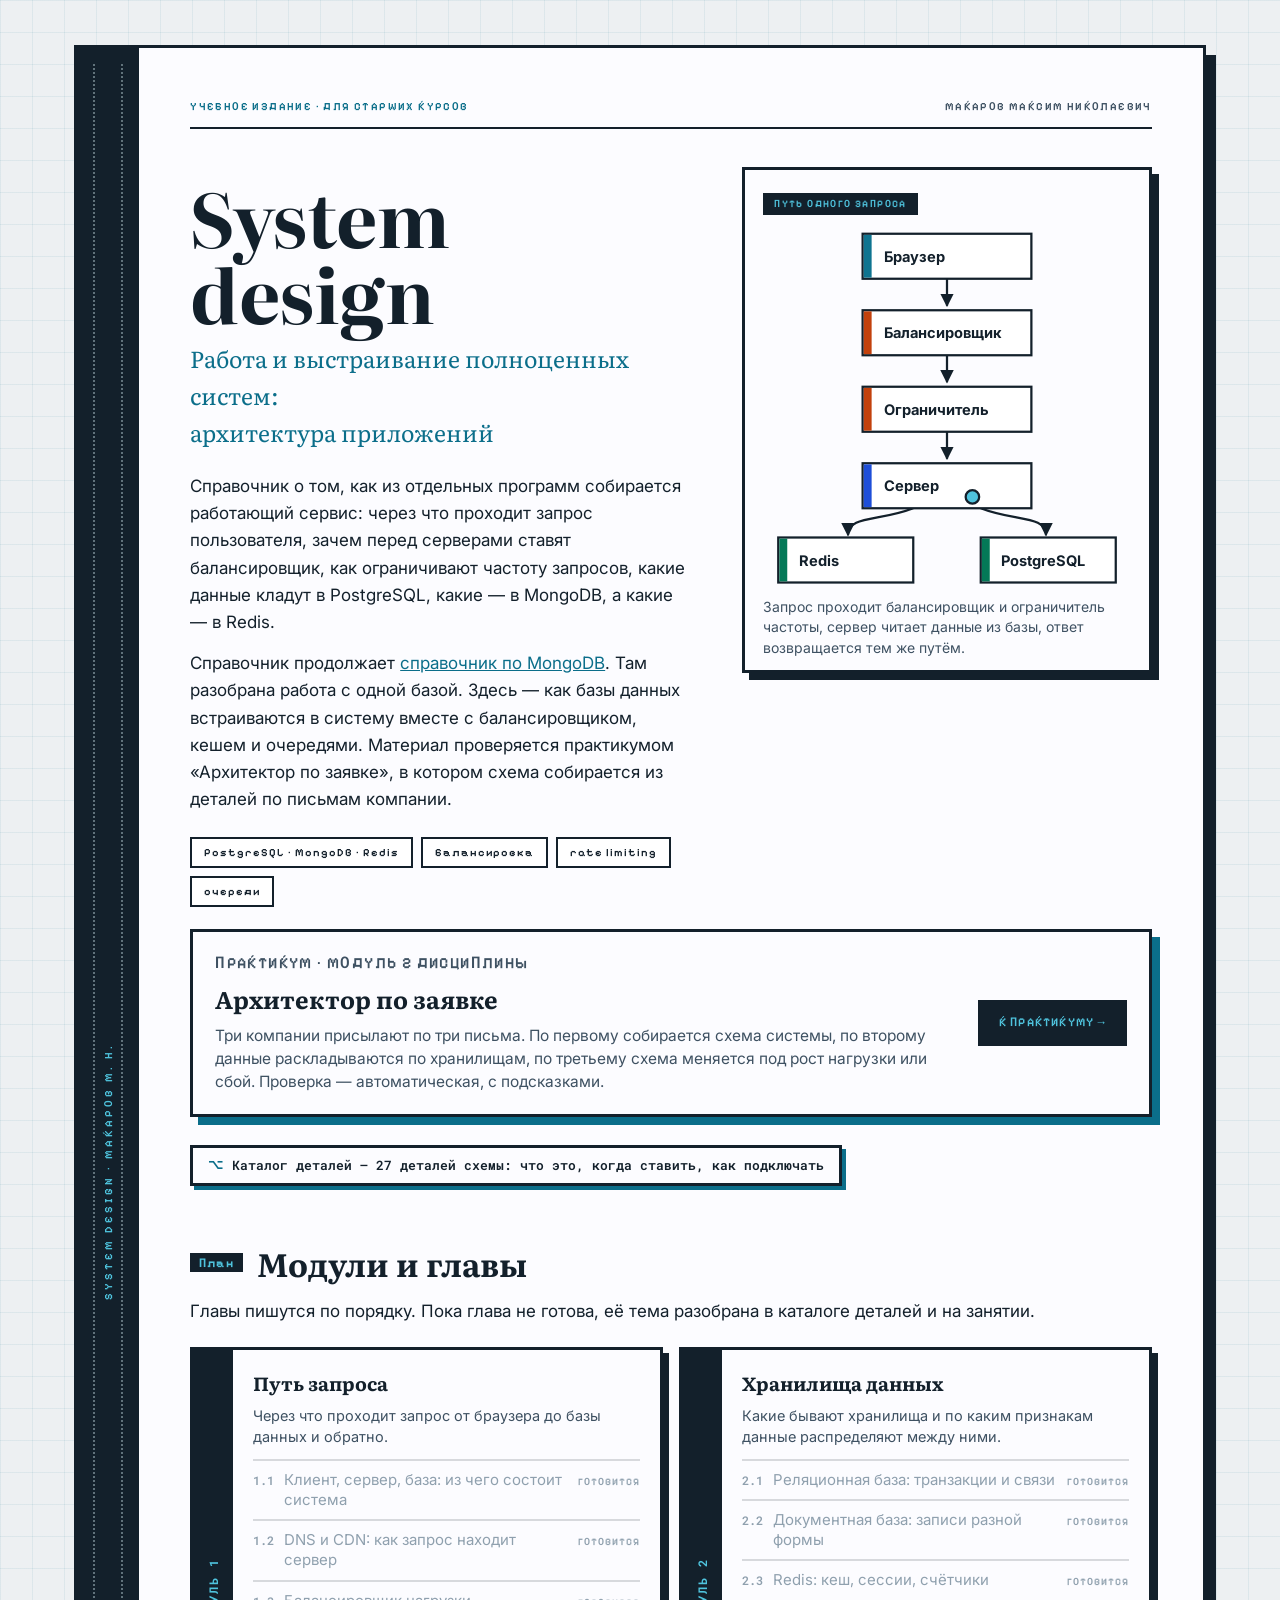
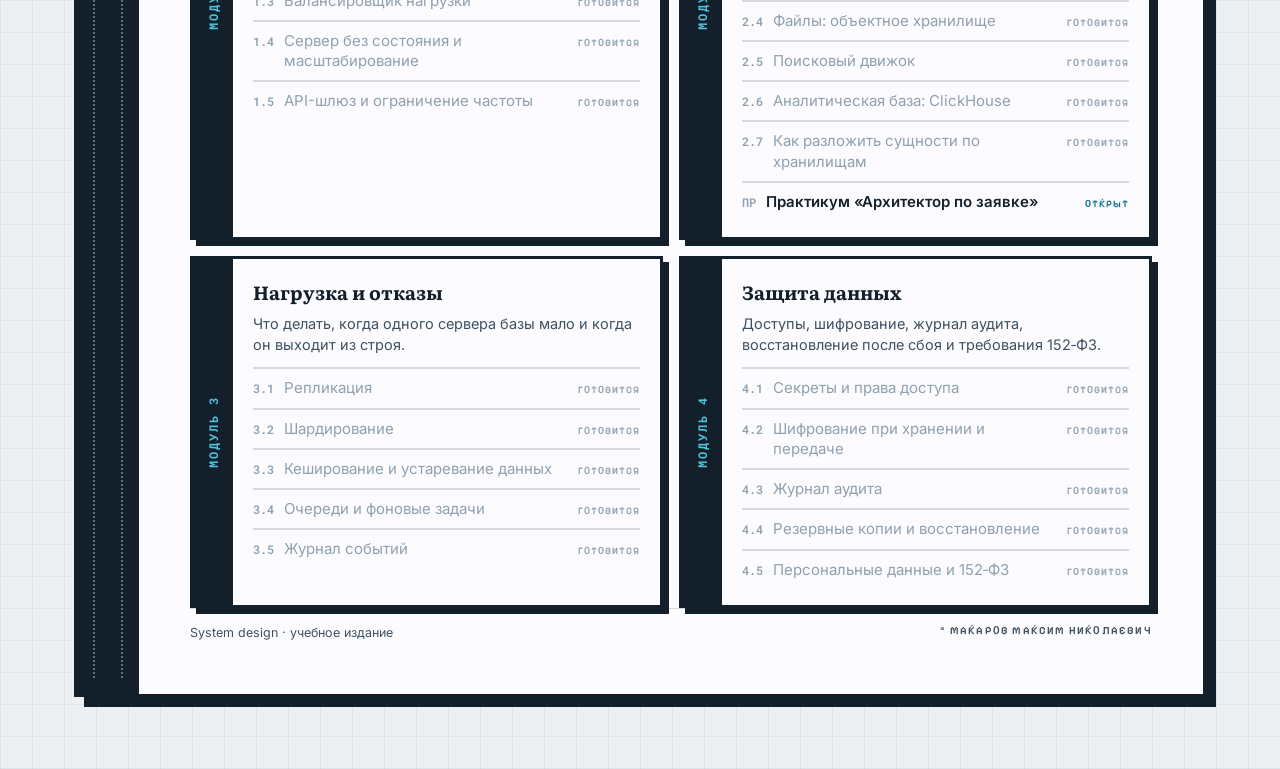
==== commit 634bd1f4: "Вычитка текстов: обороты-противопоставления, оценочные и неточные формулировки" ====
--- a/index.html
+++ b/index.html
@@ -65,7 +65,7 @@
             <h1>System design</h1>
             <p class="cover__sub">Работа и выстраивание полноценных систем:<br>архитектура приложений</p>
             <p>Справочник о том, как из отдельных программ собирается работающий сервис: через что проходит запрос пользователя, зачем перед серверами ставят балансировщик, как ограничивают частоту запросов, какие данные кладут в PostgreSQL, какие — в MongoDB, а какие — в Redis.</p>
-            <p>Справочник продолжает <a href="https://maximbytecamp.github.io/mongodb_theory_makarov/">справочник по MongoDB</a>. В нём разобрана работа с одной базой, а здесь показано, как базы данных встраиваются в систему вместе с балансировщиком, кешем и очередями. Материал проверяется практикумом «Архитектор по заявке», в котором схема собирается из деталей по письмам компании.</p>
+            <p>Справочник продолжает <a href="https://maximbytecamp.github.io/mongodb_theory_makarov/">справочник по MongoDB</a>. Там разобрана работа с одной базой. Здесь — как базы данных встраиваются в систему вместе с балансировщиком, кешем и очередями. Материал проверяется практикумом «Архитектор по заявке», в котором схема собирается из деталей по письмам компании.</p>
             <div class="cover__meta">
               <span>PostgreSQL · MongoDB · Redis</span><span>балансировка</span><span>rate limiting</span><span>очереди</span>
             </div>
@@ -161,7 +161,7 @@
             <div class="module__spine"><b>МОДУЛЬ 4</b></div>
             <div class="module__body">
               <h3>Защита данных</h3>
-              <p>Доступы, шифрование, аудит и восстановление — то, что требует закон и что спасает после инцидента.</p>
+              <p>Доступы, шифрование, журнал аудита, восстановление после сбоя и требования 152‑ФЗ.</p>
               <ul class="toc">
                 <li><s><b>4.1</b><span>Секреты и права доступа</span><em>готовится</em></s></li>
                 <li><s><b>4.2</b><span>Шифрование при хранении и передаче</span><em>готовится</em></s></li>
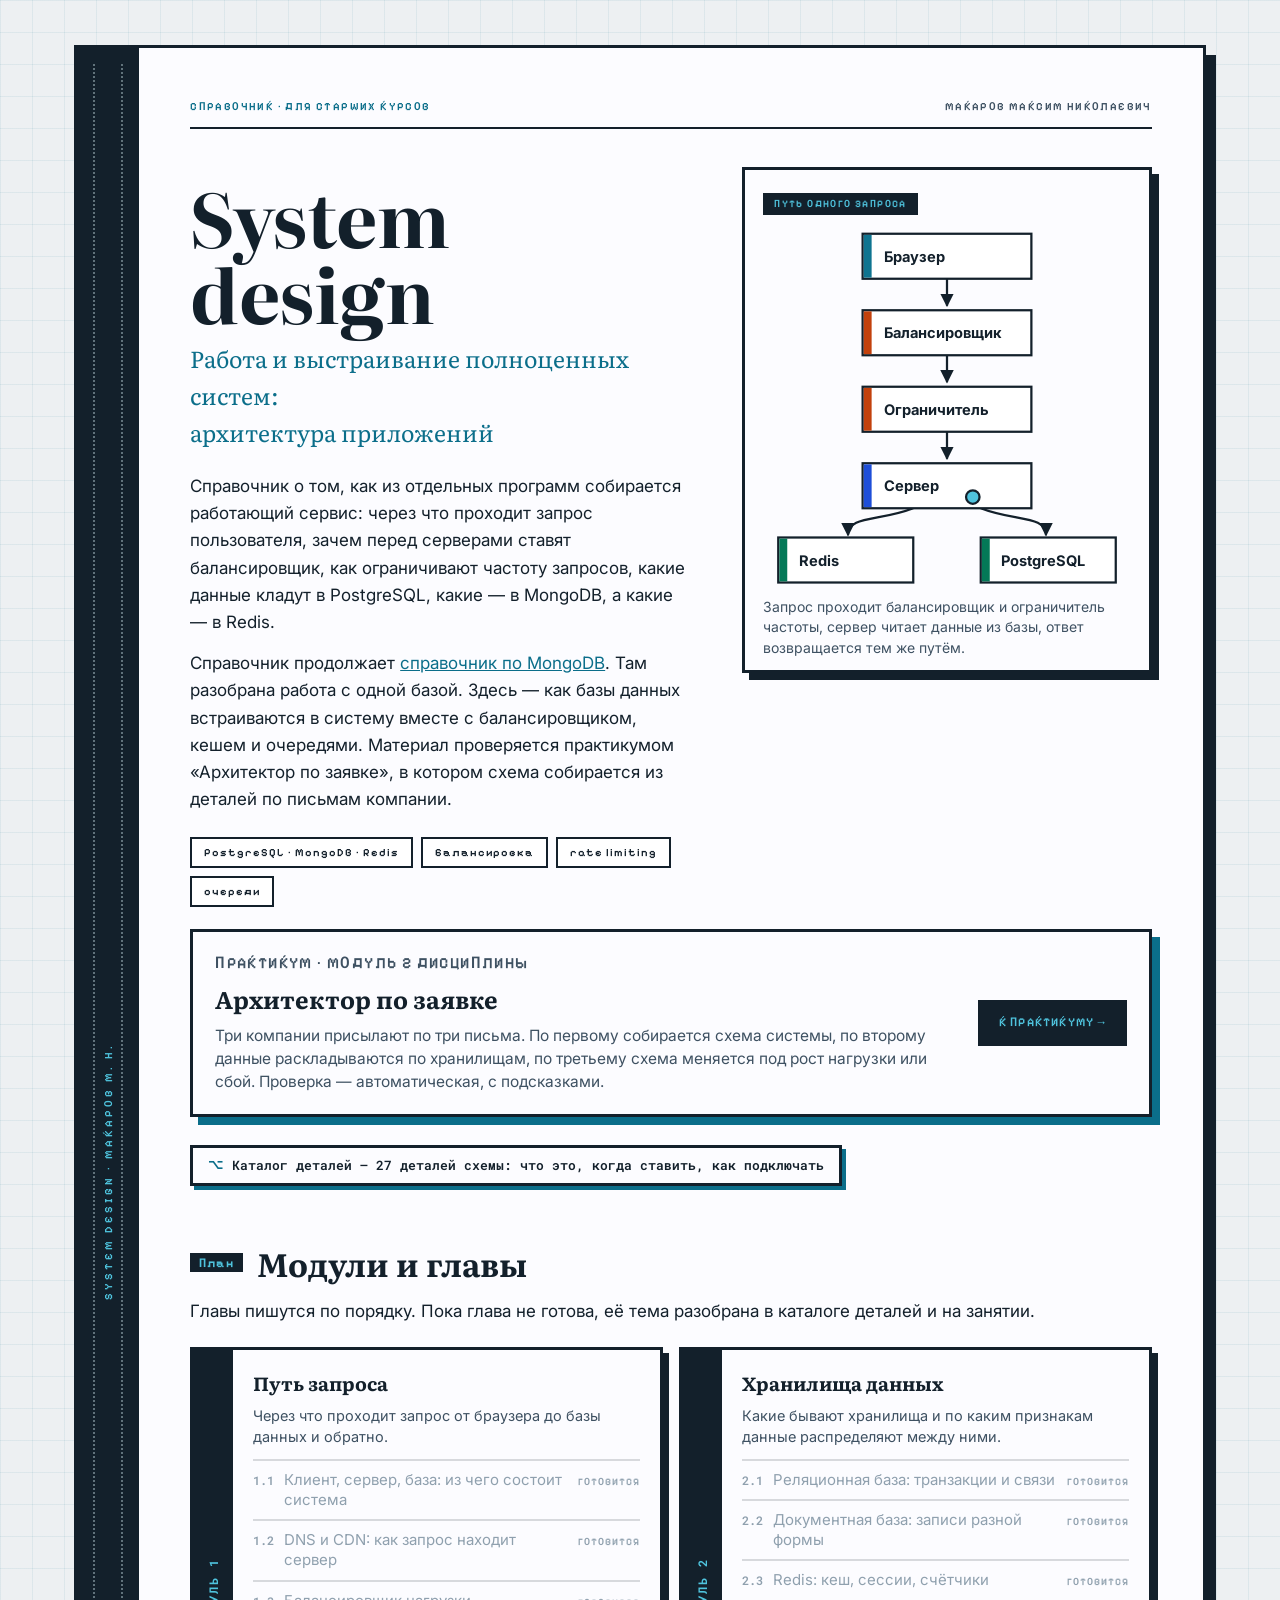
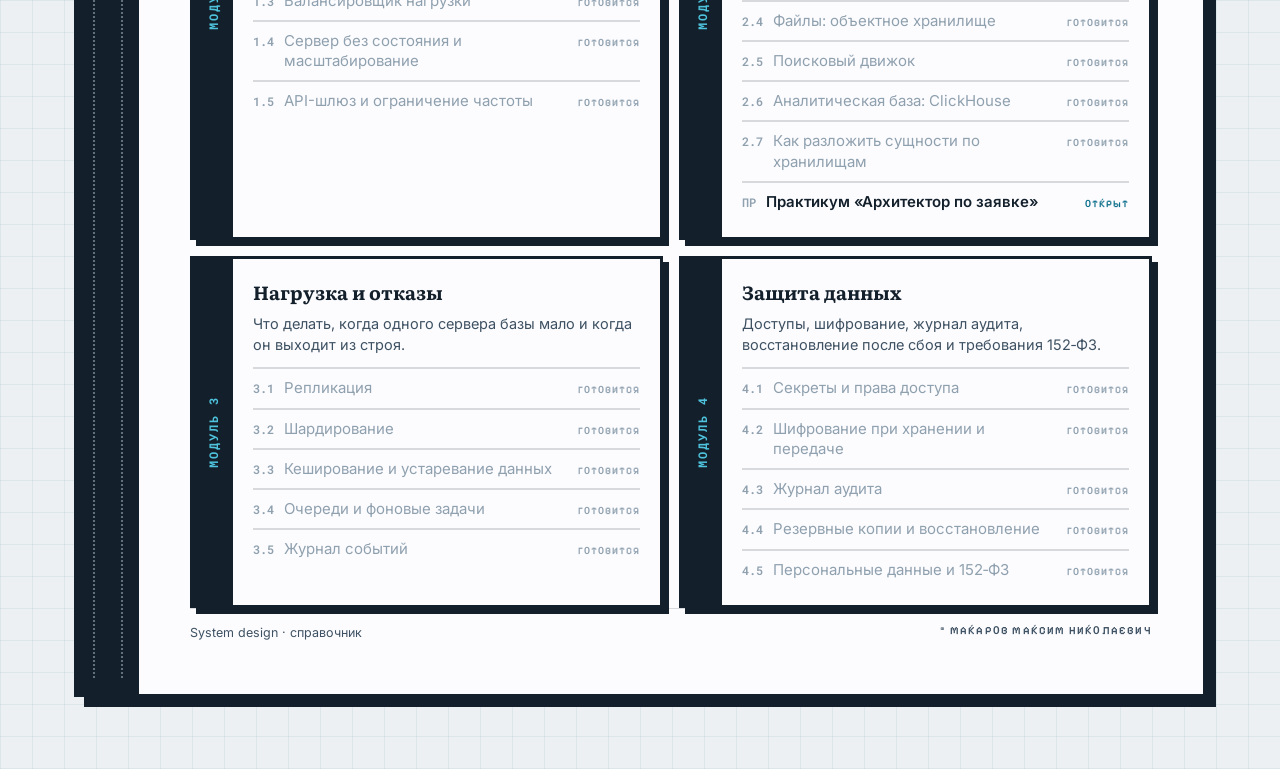
==== commit 56fe648d: "Без слова «учебный» в колонтитулах и тексте практикума" ====
--- a/index.html
+++ b/index.html
@@ -56,7 +56,7 @@
 
       <main class="leaf">
         <div class="running">
-          <p class="eyebrow">Учебное издание · для старших курсов</p>
+          <p class="eyebrow">Справочник · для старших курсов</p>
           <p class="running__folio">Макаров Максим Николаевич</p>
         </div>
 
@@ -174,7 +174,7 @@
         </div>
 
         <div class="colophon">
-          <span>System design · учебное издание</span>
+          <span>System design · справочник</span>
           <span class="author-line">© Макаров Максим Николаевич</span>
         </div>
       </main>
